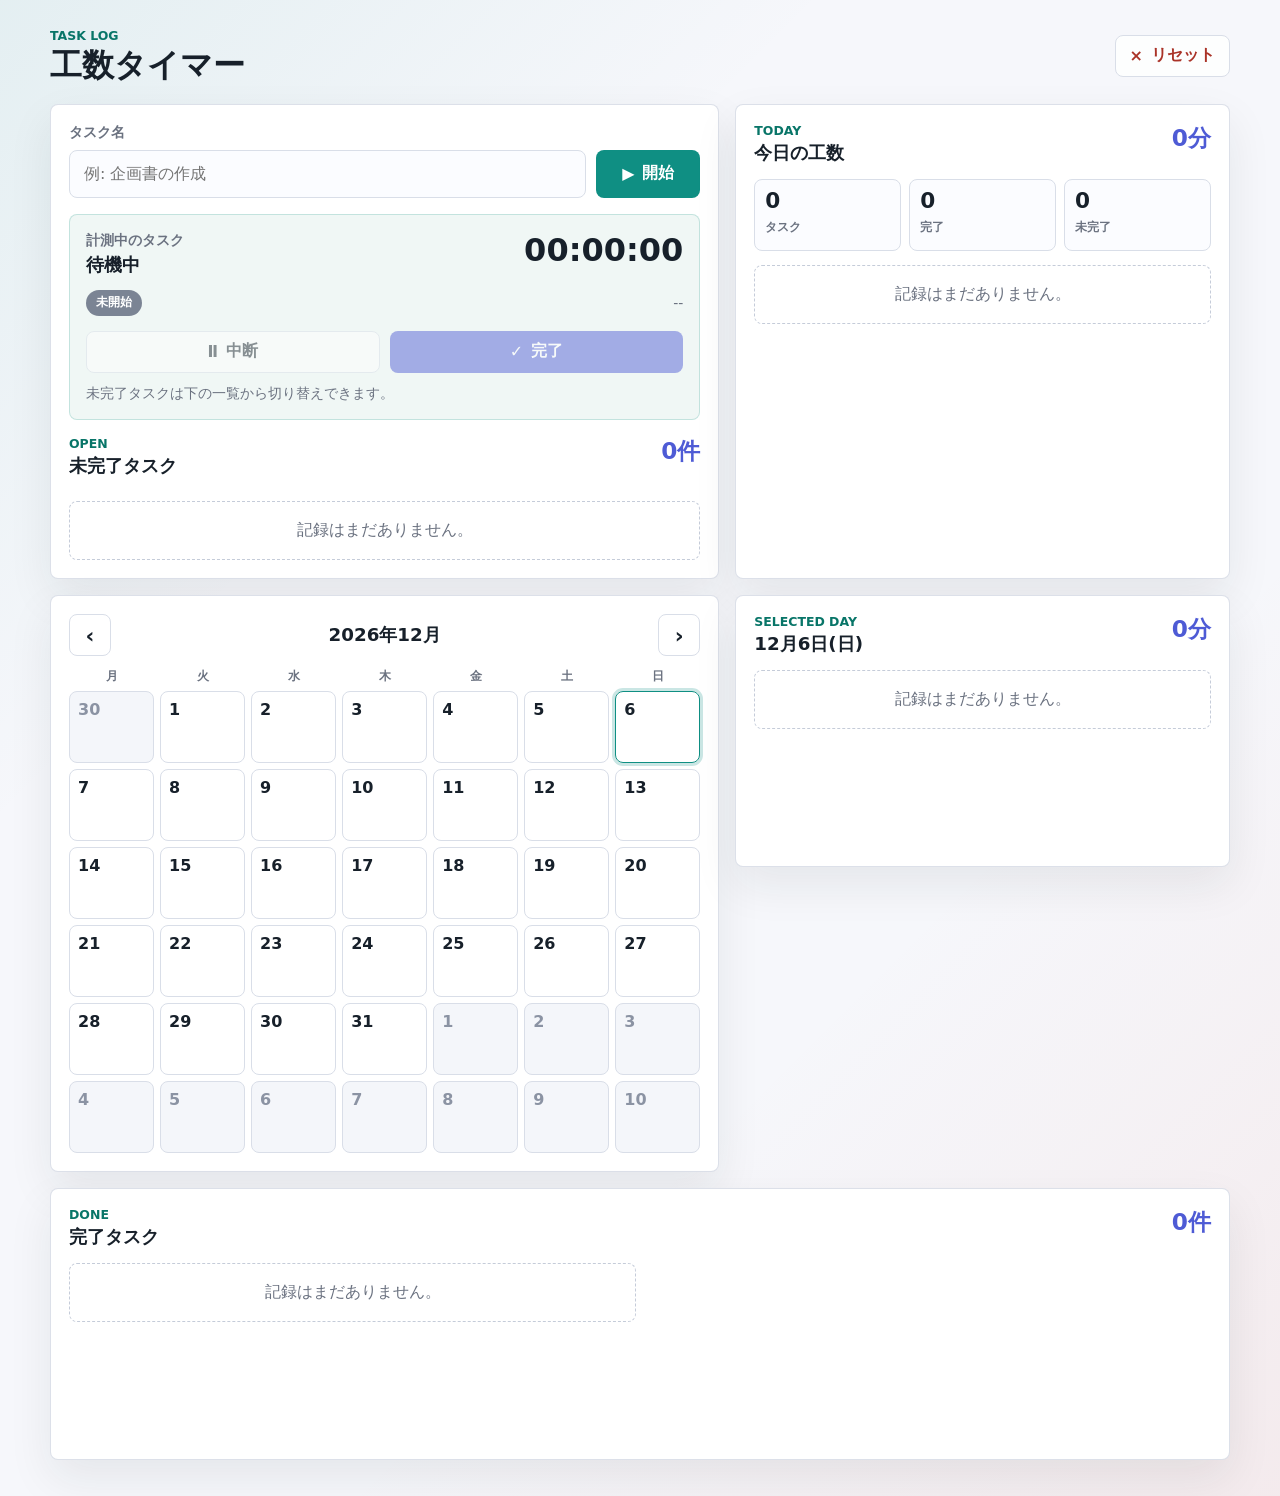
==== task-timer/index.html @ a7769f66 "Add files via upload" ====
<!doctype html>
<html lang="ja">
  <head>
    <meta charset="utf-8" />
    <meta name="viewport" content="width=device-width, initial-scale=1, viewport-fit=cover" />
    <title>工数タイマー</title>
    <meta name="theme-color" content="#0f8f83" />
    <meta name="apple-mobile-web-app-title" content="工数タイマー" />
    <meta name="apple-mobile-web-app-capable" content="yes" />
    <meta name="apple-mobile-web-app-status-bar-style" content="default" />
    <meta name="format-detection" content="telephone=no" />
    <link rel="manifest" href="manifest.webmanifest" />
    <link rel="apple-touch-icon" href="icons/apple-touch-icon.png" />
    <link rel="stylesheet" href="styles.css" />
  </head>
  <body>
    <main class="app-shell">
      <header class="topbar">
        <div>
          <p class="kicker">Task Log</p>
          <h1>工数タイマー</h1>
        </div>
        <button class="icon-button danger-text" id="resetData" type="button" title="全データ削除">
          <span aria-hidden="true">×</span>
          <span>リセット</span>
        </button>
      </header>

      <section class="main-grid" aria-label="工数タイマー">
        <section class="panel task-panel" aria-label="タスク操作">
          <form class="task-form" id="taskForm">
            <label for="taskName">タスク名</label>
            <div class="input-row">
              <input
                id="taskName"
                name="taskName"
                type="text"
                autocomplete="off"
                maxlength="80"
                placeholder="例: 企画書の作成"
              />
              <button class="primary-button" id="startButton" type="submit">
                <span aria-hidden="true">▶</span>
                <span>開始</span>
              </button>
            </div>
          </form>

          <div class="current-task" id="currentTask">
            <div class="timer-heading">
              <div>
                <p>計測中のタスク</p>
                <h2 id="currentTaskName">待機中</h2>
              </div>
              <time id="activeTimer" datetime="PT0S">00:00:00</time>
            </div>

            <div class="status-line">
              <span class="status-pill idle" id="activeStatus">未開始</span>
              <span id="startedAt">--</span>
            </div>

            <div class="quick-action-row">
              <button class="secondary-button" id="quickPauseButton" type="button" disabled>
                <span aria-hidden="true">Ⅱ</span>
                <span>中断</span>
              </button>
              <button class="complete-button" id="quickCompleteButton" type="button" disabled>
                <span aria-hidden="true">✓</span>
                <span>完了</span>
              </button>
            </div>

            <p class="switch-note">未完了タスクは下の一覧から切り替えできます。</p>
          </div>

          <section class="open-tasks-section" aria-label="未完了タスク">
            <div class="panel-title-row compact-title-row">
              <div>
                <p class="section-label">Open</p>
                <h2>未完了タスク</h2>
              </div>
              <strong id="openTaskCount">0件</strong>
            </div>
            <div class="open-task-list" id="openTaskList"></div>
          </section>
        </section>

        <section class="panel today-panel" aria-label="今日の工数">
          <div class="panel-title-row">
            <div>
              <p class="section-label">Today</p>
              <h2>今日の工数</h2>
            </div>
            <strong id="todayTotal">0分</strong>
          </div>

          <div class="metrics">
            <div>
              <span id="todayTaskCount">0</span>
              <p>タスク</p>
            </div>
            <div>
              <span id="todayCompletedCount">0</span>
              <p>完了</p>
            </div>
            <div>
              <span id="todayRunningCount">0</span>
              <p>未完了</p>
            </div>
          </div>

          <div class="list-area" id="todayBreakdown"></div>
        </section>

        <section class="panel calendar-panel" aria-label="カレンダー">
          <div class="calendar-header">
            <button class="square-button" id="prevMonth" type="button" title="前の月">
              <span aria-hidden="true">‹</span>
            </button>
            <h2 id="monthTitle">--</h2>
            <button class="square-button" id="nextMonth" type="button" title="次の月">
              <span aria-hidden="true">›</span>
            </button>
          </div>

          <div class="weekdays" aria-hidden="true">
            <span>月</span>
            <span>火</span>
            <span>水</span>
            <span>木</span>
            <span>金</span>
            <span>土</span>
            <span>日</span>
          </div>
          <div class="calendar-grid" id="calendarGrid"></div>
        </section>

        <section class="panel detail-panel" aria-label="選択日の工数">
          <div class="panel-title-row">
            <div>
              <p class="section-label">Selected Day</p>
              <h2 id="selectedDateTitle">--</h2>
            </div>
            <strong id="selectedDateTotal">0分</strong>
          </div>
          <div class="list-area" id="selectedDayList"></div>
        </section>

        <section class="panel history-panel" aria-label="完了タスク">
          <div class="panel-title-row">
            <div>
              <p class="section-label">Done</p>
              <h2>完了タスク</h2>
            </div>
            <strong id="completedTotal">0件</strong>
          </div>
          <div class="list-area history-list" id="completedList"></div>
        </section>
      </section>
    </main>

    <template id="emptyTemplate">
      <p class="empty-state">記録はまだありません。</p>
    </template>

    <script src="app.js"></script>
  </body>
</html>
---- task-timer/styles.css ----
:root {
  --bg: #f6f7fb;
  --surface: #ffffff;
  --surface-soft: #f0f7f5;
  --ink: #17202a;
  --muted: #6b7280;
  --line: #d9dee8;
  --teal: #0f8f83;
  --teal-dark: #087568;
  --indigo: #4e5bd5;
  --coral: #d95748;
  --amber: #b7791f;
  --shadow: 0 18px 45px rgba(24, 32, 42, 0.08);
  --radius: 8px;
}

* {
  box-sizing: border-box;
}

body {
  margin: 0;
  min-height: 100vh;
  min-height: 100svh;
  background:
    linear-gradient(135deg, rgba(15, 143, 131, 0.08), transparent 30%),
    linear-gradient(315deg, rgba(217, 87, 72, 0.08), transparent 34%),
    var(--bg);
  color: var(--ink);
  font-family:
    "Yu Gothic UI",
    "Hiragino Sans",
    Meiryo,
    system-ui,
    -apple-system,
    BlinkMacSystemFont,
    "Segoe UI",
    sans-serif;
  letter-spacing: 0;
}

button,
input {
  font: inherit;
}

button {
  border: 0;
  cursor: pointer;
}

button:disabled {
  cursor: not-allowed;
  opacity: 0.48;
}

.app-shell {
  width: min(1180px, calc(100% - 32px));
  margin: 0 auto;
  padding: max(28px, env(safe-area-inset-top)) 0 max(36px, env(safe-area-inset-bottom));
}

.topbar {
  display: flex;
  align-items: center;
  justify-content: space-between;
  gap: 16px;
  margin-bottom: 20px;
}

.kicker,
.section-label {
  margin: 0 0 4px;
  color: var(--teal-dark);
  font-size: 0.78rem;
  font-weight: 700;
  text-transform: uppercase;
}

h1,
h2,
p {
  margin-top: 0;
}

h1 {
  margin-bottom: 0;
  font-size: 2rem;
  line-height: 1.15;
}

h2 {
  margin-bottom: 0;
  font-size: 1.14rem;
  line-height: 1.25;
}

.main-grid {
  display: grid;
  grid-template-columns: minmax(0, 1.15fr) minmax(320px, 0.85fr);
  gap: 16px;
}

.panel {
  min-width: 0;
  background: var(--surface);
  border: 1px solid rgba(217, 222, 232, 0.92);
  border-radius: var(--radius);
  box-shadow: var(--shadow);
  padding: 18px;
}

.task-panel {
  display: grid;
  gap: 16px;
}

.today-panel,
.detail-panel,
.history-panel {
  display: flex;
  min-height: 272px;
  flex-direction: column;
}

.calendar-panel {
  grid-row: span 2;
}

.history-panel {
  grid-column: 1 / -1;
}

.task-form label {
  display: block;
  margin-bottom: 8px;
  color: var(--muted);
  font-size: 0.9rem;
  font-weight: 700;
}

.input-row {
  display: grid;
  grid-template-columns: minmax(0, 1fr) auto;
  gap: 10px;
}

.input-row input {
  width: 100%;
  min-height: 48px;
  border: 1px solid var(--line);
  border-radius: var(--radius);
  padding: 0 14px;
  color: var(--ink);
  background: #fbfcff;
  outline: 0;
}

.input-row input:focus {
  border-color: var(--teal);
  box-shadow: 0 0 0 4px rgba(15, 143, 131, 0.14);
}

.primary-button,
.secondary-button,
.complete-button,
.finish-button,
.icon-button,
.square-button {
  display: inline-flex;
  align-items: center;
  justify-content: center;
  gap: 8px;
  min-height: 42px;
  border-radius: var(--radius);
  font-weight: 700;
  transition:
    transform 160ms ease,
    background 160ms ease,
    border-color 160ms ease;
}

.primary-button {
  min-width: 104px;
  padding: 0 18px;
  background: var(--teal);
  color: white;
}

.primary-button:hover:not(:disabled) {
  background: var(--teal-dark);
  transform: translateY(-1px);
}

.icon-button {
  padding: 0 14px;
  border: 1px solid var(--line);
  background: rgba(255, 255, 255, 0.84);
  color: var(--ink);
}

.danger-text {
  color: #aa3328;
}

.current-task {
  border: 1px solid rgba(15, 143, 131, 0.2);
  border-radius: var(--radius);
  background: var(--surface-soft);
  padding: 16px;
}

.switch-note {
  margin: 12px 0 0;
  color: var(--muted);
  font-size: 0.86rem;
}

.open-tasks-section {
  display: grid;
  gap: 10px;
}

.compact-title-row {
  margin-bottom: 0;
}

.compact-title-row strong {
  font-size: 1rem;
}

.timer-heading {
  display: flex;
  align-items: flex-start;
  justify-content: space-between;
  gap: 16px;
}

.timer-heading p,
.status-line,
.item-meta {
  color: var(--muted);
  font-size: 0.88rem;
}

.timer-heading p {
  margin-bottom: 4px;
  font-weight: 700;
}

.timer-heading h2 {
  overflow-wrap: anywhere;
}

#activeTimer {
  min-width: 136px;
  color: var(--ink);
  font-size: 2rem;
  font-variant-numeric: tabular-nums;
  font-weight: 800;
  text-align: right;
}

.status-line {
  display: flex;
  align-items: center;
  justify-content: space-between;
  gap: 10px;
  min-height: 32px;
  margin: 10px 0 12px;
}

.status-pill {
  display: inline-flex;
  align-items: center;
  min-height: 26px;
  border-radius: 999px;
  padding: 0 10px;
  color: white;
  font-size: 0.78rem;
  font-weight: 800;
}

.status-pill.idle {
  background: #7b8494;
}

.status-pill.running {
  background: var(--teal);
}

.status-pill.paused {
  background: var(--amber);
}

.control-row {
  display: grid;
  grid-template-columns: repeat(3, minmax(0, 1fr));
  gap: 10px;
}

.quick-action-row {
  display: grid;
  grid-template-columns: repeat(2, minmax(0, 1fr));
  gap: 10px;
  margin-top: 12px;
}

.secondary-button,
.complete-button,
.finish-button {
  min-width: 0;
  padding: 0 12px;
}

.secondary-button {
  border: 1px solid var(--line);
  background: #ffffff;
  color: var(--ink);
}

.secondary-button:hover:not(:disabled),
.icon-button:hover:not(:disabled),
.square-button:hover:not(:disabled) {
  border-color: #b8c1d3;
  transform: translateY(-1px);
}

.complete-button {
  background: var(--indigo);
  color: white;
}

.complete-button:hover:not(:disabled) {
  background: #3f4cc8;
  transform: translateY(-1px);
}

.finish-button {
  background: var(--coral);
  color: white;
}

.finish-button:hover:not(:disabled) {
  background: #c74234;
  transform: translateY(-1px);
}

.panel-title-row {
  display: flex;
  align-items: flex-start;
  justify-content: space-between;
  gap: 14px;
  margin-bottom: 14px;
}

.panel-title-row strong {
  color: var(--indigo);
  font-size: 1.45rem;
  font-variant-numeric: tabular-nums;
  white-space: nowrap;
}

.metrics {
  display: grid;
  grid-template-columns: repeat(3, minmax(0, 1fr));
  gap: 8px;
  margin-bottom: 14px;
}

.metrics div {
  min-height: 72px;
  border: 1px solid var(--line);
  border-radius: var(--radius);
  padding: 10px;
  background: #fbfcff;
}

.metrics span {
  display: block;
  font-size: 1.35rem;
  font-weight: 800;
  line-height: 1;
}

.metrics p {
  margin: 8px 0 0;
  color: var(--muted);
  font-size: 0.78rem;
  font-weight: 700;
}

.list-area {
  display: grid;
  align-content: start;
  gap: 8px;
  min-height: 88px;
}

.work-item {
  display: grid;
  grid-template-columns: minmax(0, 1fr) auto;
  gap: 12px;
  min-height: 58px;
  border: 1px solid var(--line);
  border-radius: var(--radius);
  padding: 10px 12px;
  background: #ffffff;
}

.work-item strong {
  display: block;
  overflow-wrap: anywhere;
}

.work-item time,
.work-item .duration {
  color: var(--ink);
  font-variant-numeric: tabular-nums;
  font-weight: 800;
  white-space: nowrap;
}

.open-task-list {
  display: grid;
  gap: 10px;
}

.task-card {
  display: grid;
  grid-template-columns: minmax(0, 1fr) auto auto;
  align-items: center;
  gap: 12px;
  min-height: 74px;
  border: 1px solid var(--line);
  border-radius: var(--radius);
  padding: 12px;
  background: #ffffff;
}

.task-card.running {
  border-color: rgba(15, 143, 131, 0.5);
  background: linear-gradient(180deg, #ffffff, #effaf8);
}

.task-card-main {
  min-width: 0;
}

.task-card-top {
  display: flex;
  align-items: center;
  gap: 8px;
  min-width: 0;
}

.task-card-top strong {
  overflow-wrap: anywhere;
}

.task-card time {
  color: var(--ink);
  font-size: 1.15rem;
  font-variant-numeric: tabular-nums;
  font-weight: 800;
  white-space: nowrap;
}

.task-card-actions {
  display: flex;
  gap: 8px;
}

.small-button {
  min-width: 82px;
  min-height: 38px;
  padding: 0 12px;
}

.history-list {
  grid-template-columns: repeat(2, minmax(0, 1fr));
}

.empty-state {
  margin: 0;
  border: 1px dashed #c5ccd9;
  border-radius: var(--radius);
  padding: 18px;
  color: var(--muted);
  text-align: center;
}

.calendar-header {
  display: grid;
  grid-template-columns: 42px minmax(0, 1fr) 42px;
  align-items: center;
  gap: 10px;
  margin-bottom: 12px;
}

.calendar-header h2 {
  text-align: center;
}

.square-button {
  width: 42px;
  min-height: 42px;
  border: 1px solid var(--line);
  background: #ffffff;
  color: var(--ink);
  font-size: 1.35rem;
}

.weekdays,
.calendar-grid {
  display: grid;
  grid-template-columns: repeat(7, minmax(0, 1fr));
  gap: 6px;
}

.weekdays {
  margin-bottom: 6px;
}

.weekdays span {
  color: var(--muted);
  font-size: 0.78rem;
  font-weight: 800;
  text-align: center;
}

.day-cell {
  display: grid;
  grid-template-rows: auto 1fr;
  align-items: start;
  min-height: 72px;
  border: 1px solid var(--line);
  border-radius: var(--radius);
  padding: 8px;
  background: #ffffff;
  color: var(--ink);
  text-align: left;
}

.day-cell:hover {
  border-color: var(--teal);
}

.day-cell.muted {
  background: #f4f6fa;
  color: #8b93a3;
}

.day-cell.today {
  border-color: var(--indigo);
}

.day-cell.selected {
  outline: 3px solid rgba(15, 143, 131, 0.22);
  border-color: var(--teal);
}

.day-cell.has-work {
  background: linear-gradient(180deg, #ffffff, #eef9f7);
}

.day-number {
  font-weight: 800;
}

.day-total {
  align-self: end;
  color: var(--teal-dark);
  font-size: 0.78rem;
  font-variant-numeric: tabular-nums;
  font-weight: 800;
  overflow-wrap: anywhere;
}

@media (max-width: 900px) {
  .main-grid {
    grid-template-columns: 1fr;
  }

  .calendar-panel,
  .history-panel {
    grid-column: auto;
    grid-row: auto;
  }

  .history-list {
    grid-template-columns: 1fr;
  }
}

@media (max-width: 620px) {
  .app-shell {
    width: min(100% - 20px, 1180px);
    padding-top: max(18px, env(safe-area-inset-top));
  }

  .topbar {
    align-items: flex-start;
    flex-direction: column;
  }

  .input-row,
  .control-row,
  .quick-action-row,
  .metrics {
    grid-template-columns: 1fr;
  }

  .task-card {
    grid-template-columns: 1fr;
    align-items: stretch;
  }

  .task-card-actions {
    display: grid;
    grid-template-columns: repeat(2, minmax(0, 1fr));
  }

  .primary-button,
  .secondary-button,
  .complete-button,
  .finish-button,
  .small-button {
    width: 100%;
  }

  .timer-heading,
  .status-line,
  .panel-title-row {
    align-items: flex-start;
    flex-direction: column;
  }

  #activeTimer {
    min-width: 0;
    font-size: 1.8rem;
    text-align: left;
  }

  .calendar-grid,
  .weekdays {
    gap: 4px;
  }

  .day-cell {
    min-height: 60px;
    padding: 6px;
  }

  .day-total {
    font-size: 0.7rem;
  }
}
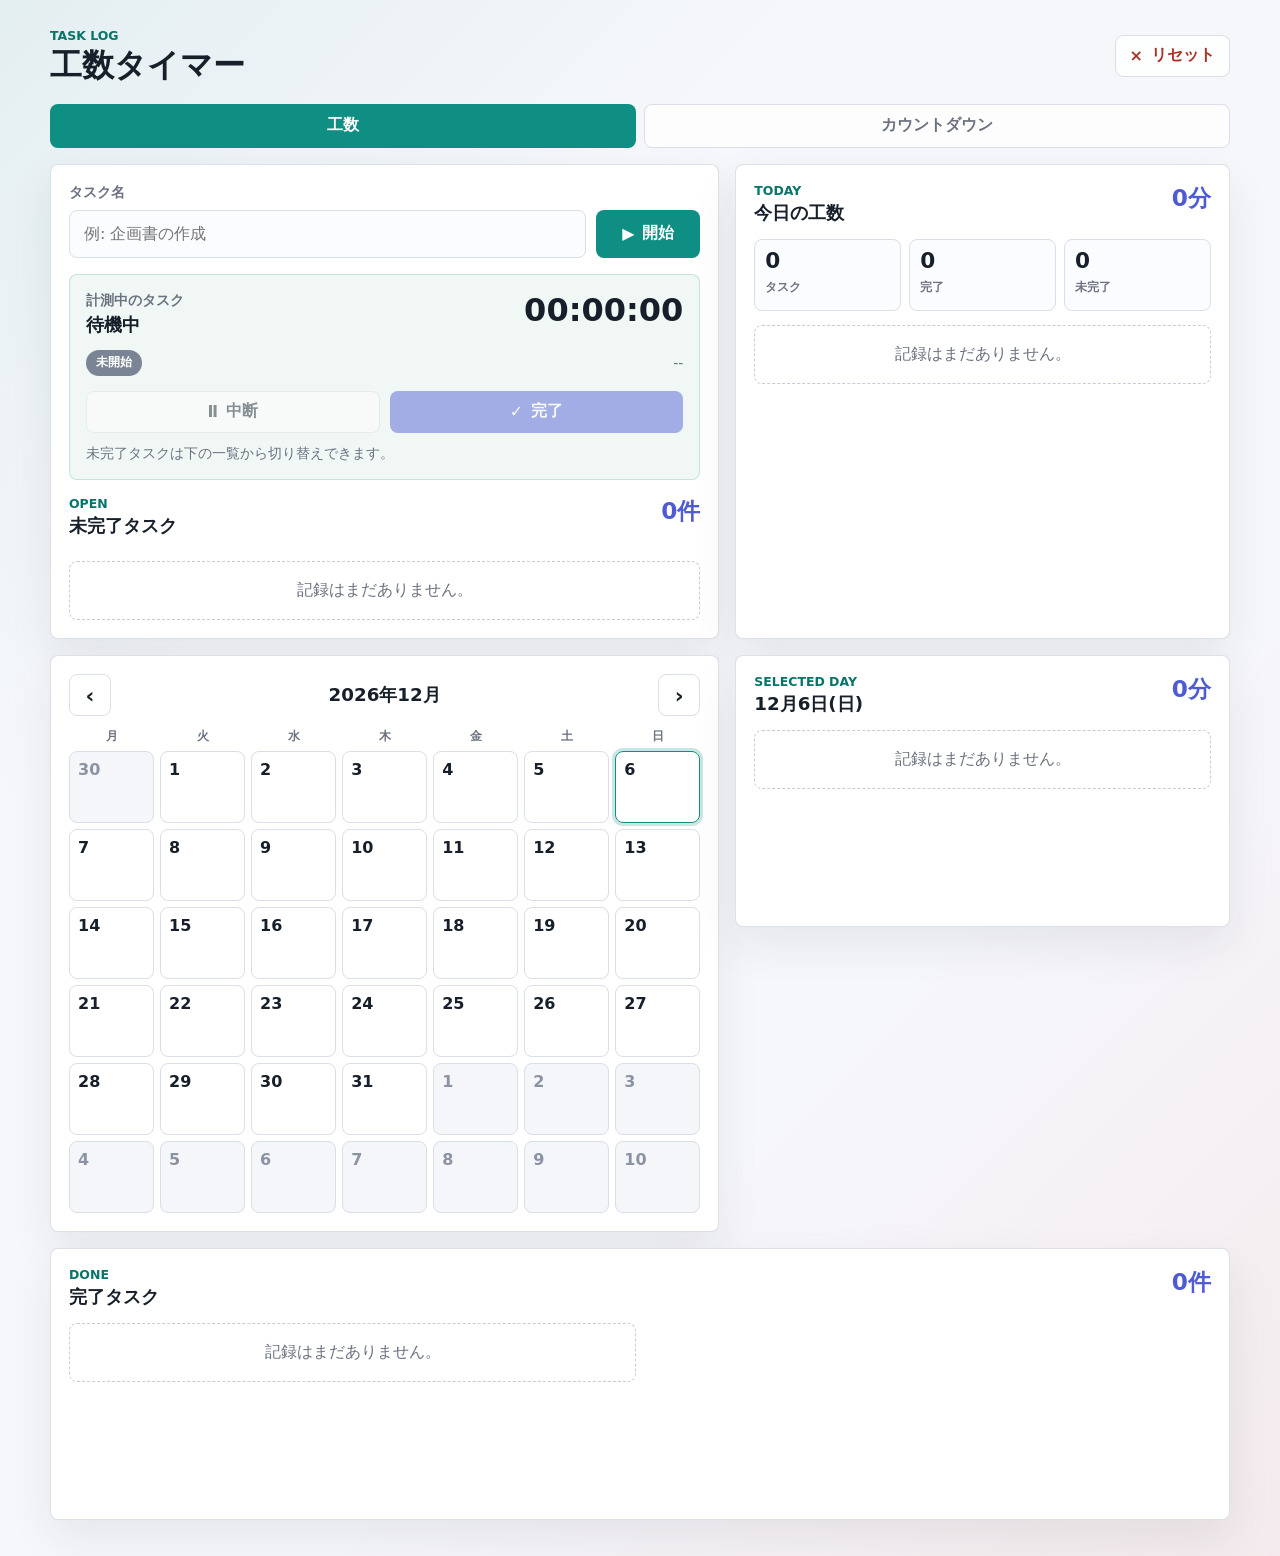
==== commit 5fec48f7: "Add files via upload" ====
--- a/task-timer/index.html
+++ b/task-timer/index.html
@@ -11,7 +11,7 @@
     <meta name="format-detection" content="telephone=no" />
     <link rel="manifest" href="manifest.webmanifest" />
     <link rel="apple-touch-icon" href="icons/apple-touch-icon.png" />
-    <link rel="stylesheet" href="styles.css" />
+    <link rel="stylesheet" href="styles.css?v=6" />
   </head>
   <body>
     <main class="app-shell">
@@ -26,7 +26,16 @@
         </button>
       </header>
 
-      <section class="main-grid" aria-label="工数タイマー">
+      <nav class="mode-tabs" aria-label="表示切り替え">
+        <button class="mode-tab active" id="workModeButton" type="button" aria-controls="workView" aria-selected="true">
+          工数
+        </button>
+        <button class="mode-tab" id="countdownModeButton" type="button" aria-controls="countdownView" aria-selected="false">
+          カウントダウン
+        </button>
+      </nav>
+
+      <section class="main-grid tab-view active" id="workView" aria-label="工数タイマー">
         <section class="panel task-panel" aria-label="タスク操作">
           <form class="task-form" id="taskForm">
             <label for="taskName">タスク名</label>
@@ -158,12 +167,92 @@
           <div class="list-area history-list" id="completedList"></div>
         </section>
       </section>
+
+      <section class="main-grid tab-view" id="countdownView" aria-label="カウントダウン" hidden>
+        <section class="panel task-panel" aria-label="カウントダウン操作">
+          <form class="task-form" id="countdownForm">
+            <label for="countdownTaskName">タスク名と時間</label>
+            <div class="countdown-input-grid">
+              <input
+                id="countdownTaskName"
+                name="countdownTaskName"
+                type="text"
+                autocomplete="off"
+                maxlength="80"
+                placeholder="例: 集中作業"
+              />
+              <label class="duration-field" for="countdownHours">
+                <span>時間</span>
+                <input id="countdownHours" name="countdownHours" type="number" inputmode="numeric" min="0" max="99" value="0" />
+              </label>
+              <label class="duration-field" for="countdownMinutes">
+                <span>分</span>
+                <input id="countdownMinutes" name="countdownMinutes" type="number" inputmode="numeric" min="0" max="59" value="25" />
+              </label>
+              <button class="primary-button" id="countdownStartButton" type="submit">
+                <span aria-hidden="true">▶</span>
+                <span>開始</span>
+              </button>
+            </div>
+          </form>
+
+          <div class="current-task countdown-current" id="countdownCurrentTask">
+            <div class="timer-heading">
+              <div>
+                <p>カウントダウン中のタスク</p>
+                <h2 id="countdownCurrentName">待機中</h2>
+              </div>
+              <time id="countdownTimer" datetime="PT0S">00:00:00</time>
+            </div>
+
+            <div class="status-line">
+              <span class="status-pill idle" id="countdownStatus">未開始</span>
+              <span id="countdownStartedAt">--</span>
+            </div>
+
+            <div class="quick-action-row">
+              <button class="secondary-button" id="countdownQuickPauseButton" type="button" disabled>
+                <span aria-hidden="true">Ⅱ</span>
+                <span>中断</span>
+              </button>
+              <button class="complete-button" id="countdownQuickCompleteButton" type="button" disabled>
+                <span aria-hidden="true">✓</span>
+                <span>完了</span>
+              </button>
+            </div>
+
+            <p class="switch-note">別のカウントダウンを開始すると、今のタスクは自動で中断されます。</p>
+          </div>
+
+          <section class="open-tasks-section" aria-label="未完了カウントダウン">
+            <div class="panel-title-row compact-title-row">
+              <div>
+                <p class="section-label">Open</p>
+                <h2>未完了カウントダウン</h2>
+              </div>
+              <strong id="countdownOpenCount">0件</strong>
+            </div>
+            <div class="open-task-list" id="countdownOpenList"></div>
+          </section>
+        </section>
+
+        <section class="panel countdown-history-panel" aria-label="完了したカウントダウン">
+          <div class="panel-title-row">
+            <div>
+              <p class="section-label">Done</p>
+              <h2>完了したカウントダウン</h2>
+            </div>
+            <strong id="countdownCompletedTotal">0件</strong>
+          </div>
+          <div class="list-area history-list" id="countdownCompletedList"></div>
+        </section>
+      </section>
     </main>
 
     <template id="emptyTemplate">
       <p class="empty-state">記録はまだありません。</p>
     </template>
 
-    <script src="app.js"></script>
+    <script src="app.js?v=6"></script>
   </body>
 </html>
--- a/task-timer/styles.css
+++ b/task-timer/styles.css
@@ -68,6 +68,32 @@
   margin-bottom: 20px;
 }
 
+.mode-tabs {
+  display: grid;
+  grid-template-columns: repeat(2, minmax(0, 1fr));
+  gap: 8px;
+  margin-bottom: 16px;
+}
+
+.mode-tab {
+  min-height: 44px;
+  border: 1px solid var(--line);
+  border-radius: var(--radius);
+  background: rgba(255, 255, 255, 0.82);
+  color: var(--muted);
+  font-weight: 800;
+}
+
+.mode-tab.active {
+  border-color: rgba(15, 143, 131, 0.45);
+  background: var(--teal);
+  color: #ffffff;
+}
+
+.tab-view[hidden] {
+  display: none;
+}
+
 .kicker,
 .section-label {
   margin: 0 0 4px;
@@ -117,7 +143,8 @@
 
 .today-panel,
 .detail-panel,
-.history-panel {
+.history-panel,
+.countdown-history-panel {
   display: flex;
   min-height: 272px;
   flex-direction: column;
@@ -129,6 +156,10 @@
 
 .history-panel {
   grid-column: 1 / -1;
+}
+
+.countdown-history-panel {
+  min-height: 360px;
 }
 
 .task-form label {
@@ -159,6 +190,38 @@
 .input-row input:focus {
   border-color: var(--teal);
   box-shadow: 0 0 0 4px rgba(15, 143, 131, 0.14);
+}
+
+.countdown-input-grid {
+  display: grid;
+  grid-template-columns: minmax(0, 1fr) 92px 92px auto;
+  gap: 10px;
+}
+
+.countdown-input-grid > input,
+.duration-field input {
+  width: 100%;
+  min-height: 48px;
+  border: 1px solid var(--line);
+  border-radius: var(--radius);
+  padding: 0 14px;
+  color: var(--ink);
+  background: #fbfcff;
+  outline: 0;
+}
+
+.countdown-input-grid > input:focus,
+.duration-field input:focus {
+  border-color: var(--teal);
+  box-shadow: 0 0 0 4px rgba(15, 143, 131, 0.14);
+}
+
+.duration-field {
+  display: grid;
+  gap: 4px;
+  color: var(--muted);
+  font-size: 0.78rem;
+  font-weight: 800;
 }
 
 .primary-button,
@@ -261,6 +324,15 @@
   text-align: right;
 }
 
+#countdownTimer {
+  min-width: 136px;
+  color: var(--ink);
+  font-size: 2rem;
+  font-variant-numeric: tabular-nums;
+  font-weight: 800;
+  text-align: right;
+}
+
 .status-line {
   display: flex;
   align-items: center;
@@ -293,6 +365,10 @@
   background: var(--amber);
 }
 
+.status-pill.expired {
+  background: var(--coral);
+}
+
 .control-row {
   display: grid;
   grid-template-columns: repeat(3, minmax(0, 1fr));
@@ -443,6 +519,11 @@
   background: linear-gradient(180deg, #ffffff, #effaf8);
 }
 
+.task-card.expired {
+  border-color: rgba(217, 87, 72, 0.42);
+  background: linear-gradient(180deg, #ffffff, #fff2f0);
+}
+
 .task-card-main {
   min-width: 0;
 }
@@ -605,6 +686,7 @@
   }
 
   .input-row,
+  .countdown-input-grid,
   .control-row,
   .quick-action-row,
   .metrics {
@@ -642,6 +724,12 @@
     text-align: left;
   }
 
+  #countdownTimer {
+    min-width: 0;
+    font-size: 1.8rem;
+    text-align: left;
+  }
+
   .calendar-grid,
   .weekdays {
     gap: 4px;
